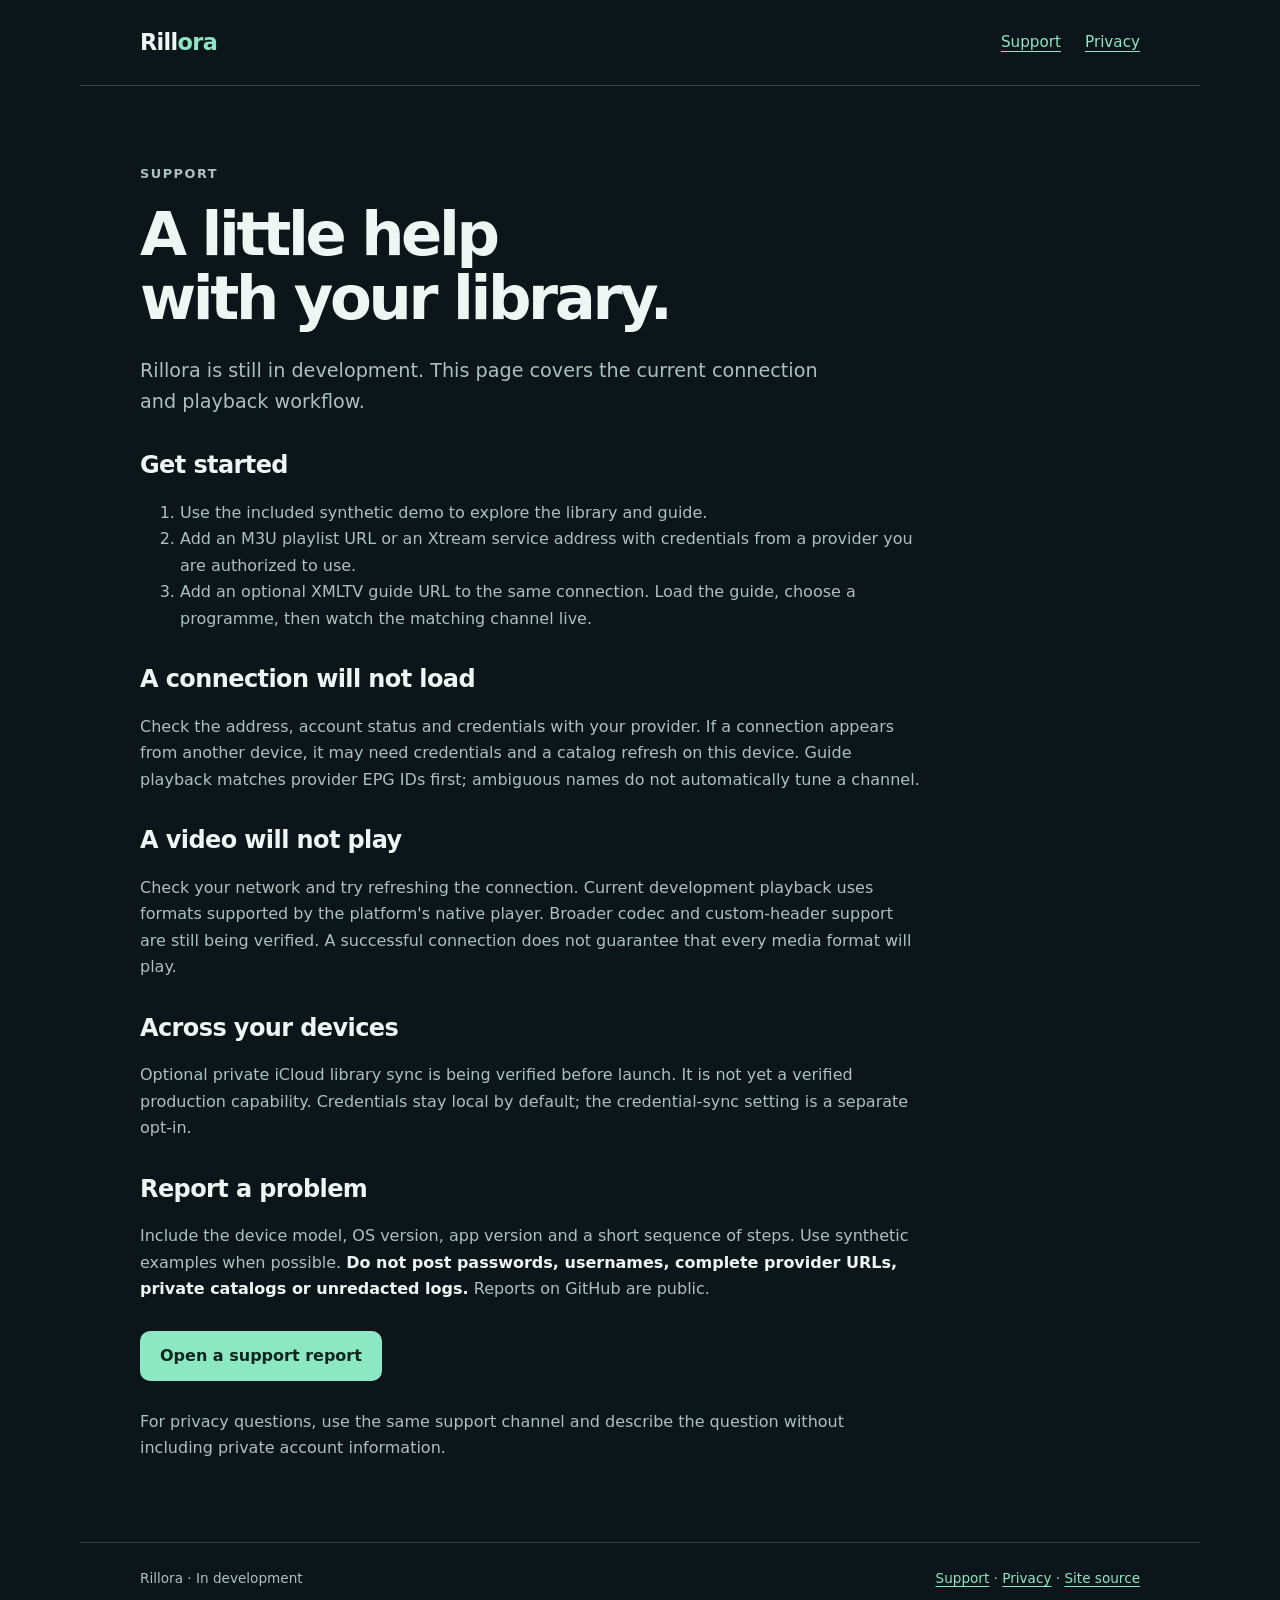
==== support.html @ 87f79ce3 "Add responsive public support and privacy pages" ====
<!doctype html>
<html lang="en">
<head>
<meta charset="utf-8">
<meta name="viewport" content="width=device-width, initial-scale=1">
<meta name="description" content="Rillora development, support and privacy information.">
<title>Rillora support</title>
<link rel="icon" href="favicon.svg">
<link rel="stylesheet" href="styles.css">
</head>
<body>
<a class="skip" href="#main">Skip to content</a>
<header>
<a class="brand" href="index.html">Rill<span>ora</span>
</a>
<nav aria-label="Main navigation">
<a href="support.html">Support</a>
<a href="privacy.html">Privacy</a>
</nav>
</header>
<main id="main">
<article class="article">
<p class="eyebrow">Support</p>
<h1>A little help<br>with your library.</h1>
<p class="lede">Rillora is still in development. This page covers the current connection and playback workflow.</p>
<h2>Get started</h2>
<ol>
<li>Use the included synthetic demo to explore the library and guide.</li>
<li>Add an M3U playlist URL or an Xtream service address with credentials from a provider you are authorized to use.</li>
<li>Add an optional XMLTV guide URL to the same connection. Load the guide, choose a programme, then watch the matching channel live.</li>
</ol>
<h2>A connection will not load</h2>
<p>Check the address, account status and credentials with your provider. If a connection appears from another device, it may need credentials and a catalog refresh on this device. Guide playback matches provider EPG IDs first; ambiguous names do not automatically tune a channel.</p>
<h2>A video will not play</h2>
<p>Check your network and try refreshing the connection. Current development playback uses formats supported by the platform's native player. Broader codec and custom-header support are still being verified. A successful connection does not guarantee that every media format will play.</p>
<h2>Across your devices</h2>
<p>Optional private iCloud library sync is being verified before launch. It is not yet a verified production capability. Credentials stay local by default; the credential-sync setting is a separate opt-in.</p>
<h2>Report a problem</h2>
<p>Include the device model, OS version, app version and a short sequence of steps. Use synthetic examples when possible. <strong>Do not post passwords, usernames, complete provider URLs, private catalogs or unredacted logs.</strong> Reports on GitHub are public.</p>
<a class="button" href="https://github.com/ConDigitalExpert/rillora-site/issues/new?template=bug_report.yml">Open a support report</a>
<p>For privacy questions, use the same support channel and describe the question without including private account information.</p>
</article>
</main>
<footer>
<span>Rillora · In development</span>
<span>
<a href="support.html">Support</a> · <a href="privacy.html">Privacy</a> · <a href="https://github.com/ConDigitalExpert/rillora-site">Site source</a>
</span>
</footer>
</body>
</html>
---- styles.css ----
:root{color-scheme:dark;--bg:#0c1519;--panel:#14232a;--text:#edf6f3;--muted:#abc1bd;--mint:#8ce7c3;--line:#2c444b;font-family:ui-sans-serif,system-ui,-apple-system,BlinkMacSystemFont,sans-serif}*{box-sizing:border-box}body{margin:0;background:var(--bg);color:var(--text);line-height:1.65}a{color:var(--mint);text-underline-offset:.25em}a:hover{text-decoration-thickness:2px}a:focus-visible{outline:3px solid var(--mint);outline-offset:5px;border-radius:3px}.skip{position:absolute;left:16px;top:-70px;background:var(--panel);padding:10px}.skip:focus{top:10px}header,main,footer{max-width:1120px;margin:auto;padding:24px clamp(20px,5vw,60px)}header{display:flex;justify-content:space-between;align-items:center;gap:20px;border-bottom:1px solid var(--line)}.brand{font-size:1.4rem;font-weight:750;letter-spacing:-.03em;text-decoration:none;color:var(--text)}.brand span{color:var(--mint)}nav{display:flex;gap:24px;flex-wrap:wrap}nav a{font-size:.95rem}main{padding-top:64px;padding-bottom:64px;min-height:65vh}.eyebrow{color:var(--mint);letter-spacing:.12em;font-size:.8rem;text-transform:uppercase;font-weight:700}h1{font-size:clamp(2.5rem,7vw,5rem);line-height:1.06;letter-spacing:-.055em;max-width:850px;margin:18px 0 24px}h2{font-size:1.5rem;line-height:1.25;letter-spacing:-.025em;margin-top:2rem}.lede{font-size:1.2rem;max-width:680px;color:var(--muted)}.tag{display:inline-block;color:var(--mint);border:1px solid var(--line);padding:5px 14px;border-radius:99px;font-size:.85rem}.cards{display:grid;grid-template-columns:repeat(3,1fr);gap:18px;margin:44px 0}.card{background:var(--panel);padding:26px;border:1px solid var(--line);border-radius:18px}.card h2{margin:0 0 12px}.card p{color:var(--muted);margin:0}.button{display:inline-block;background:var(--mint);color:#0c2520;font-weight:700;text-decoration:none;border-radius:10px;padding:12px 20px;margin:12px 12px 12px 0}.article{max-width:780px}.article h1{font-size:clamp(2.4rem,6vw,3.8rem)}.article p,.article li{color:var(--muted)}.article strong{color:var(--text)}.note{border-left:3px solid var(--mint);padding:12px 20px;background:var(--panel);margin-top:30px}.note p{margin:0}footer{border-top:1px solid var(--line);color:var(--muted);font-size:.85rem;display:flex;justify-content:space-between;gap:24px;flex-wrap:wrap}@media(max-width:700px){header{align-items:flex-start}.cards{grid-template-columns:1fr}nav{gap:12px}main{padding-top:38px}h1{max-width:600px}}
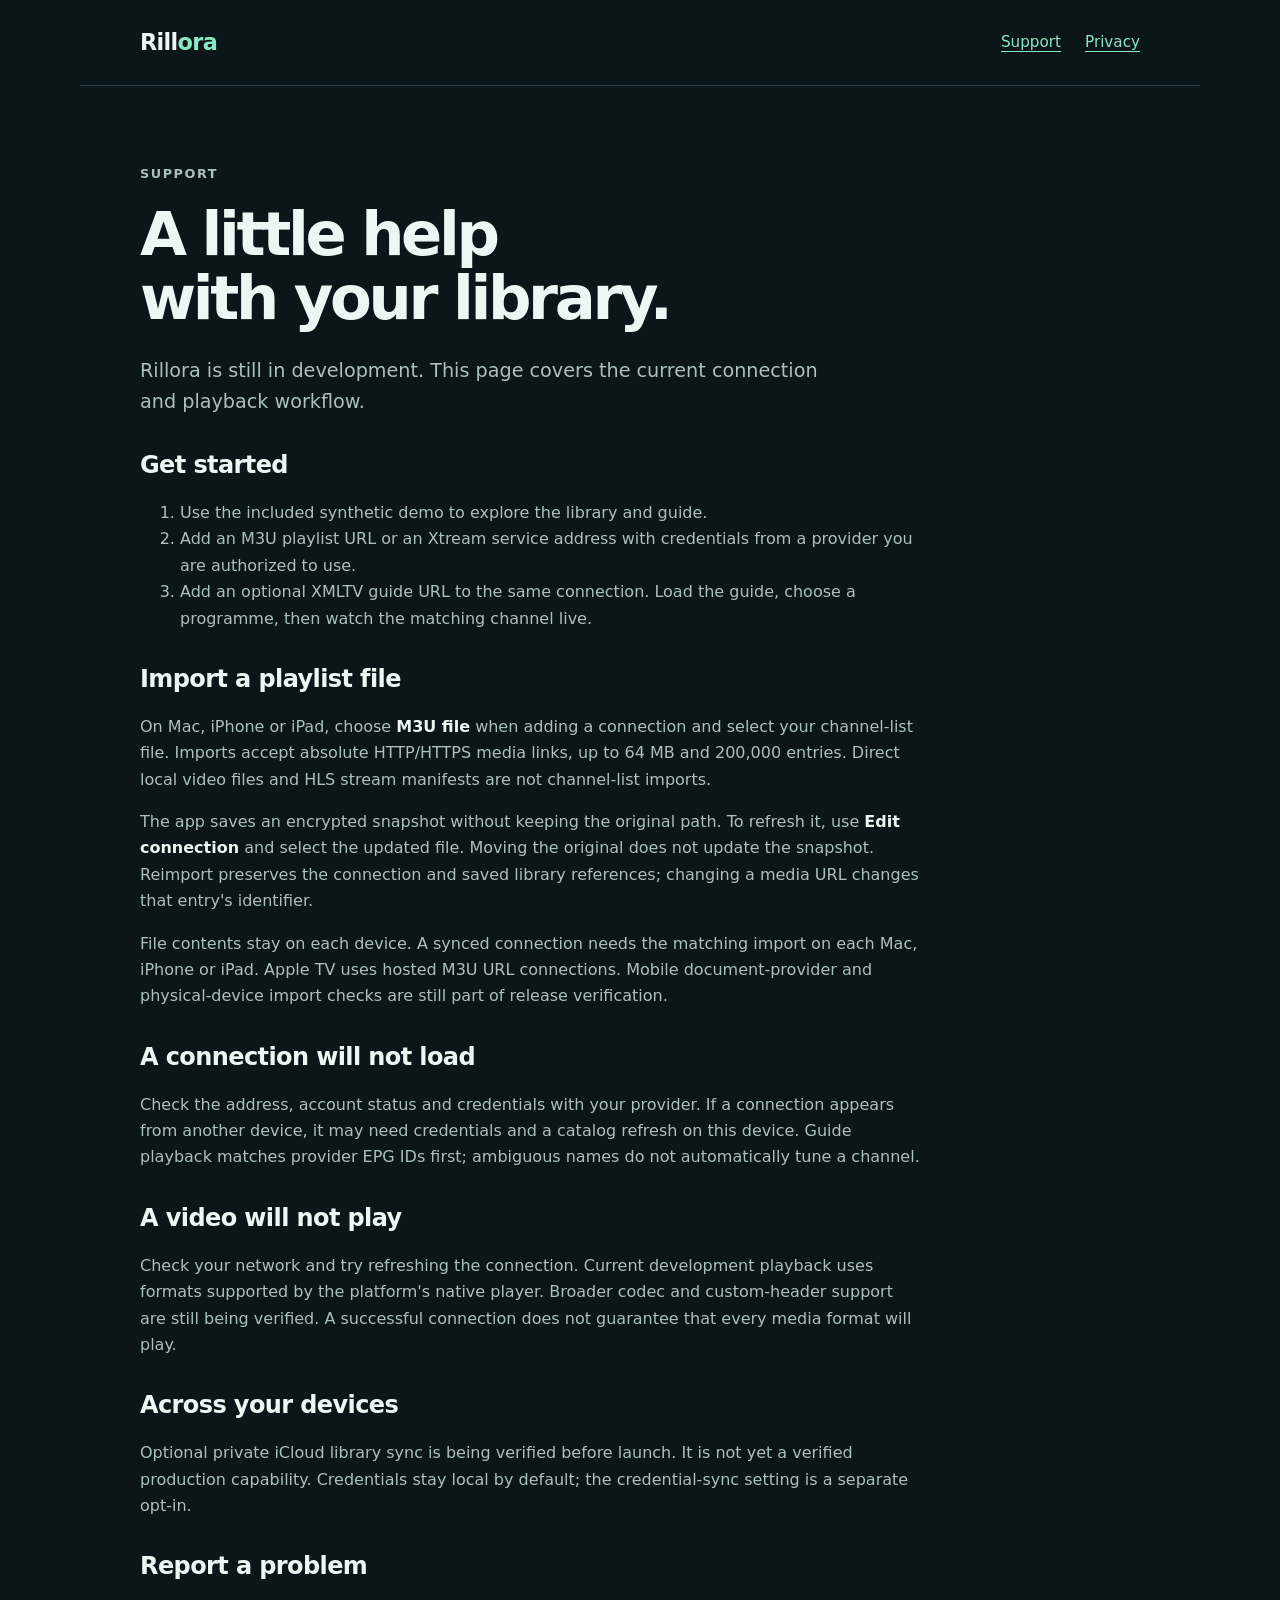
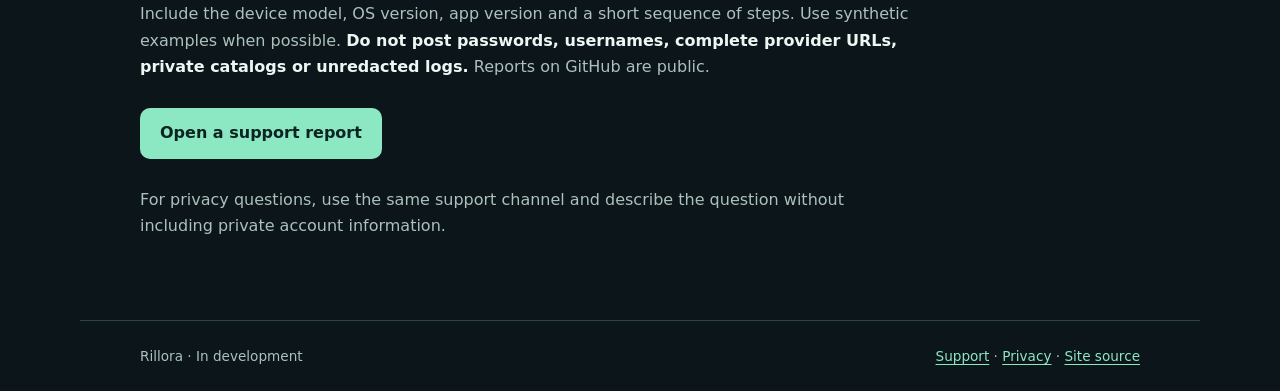
==== commit 62835893: "Describe local playlist imports and encrypted file privacy" ====
--- a/support.html
+++ b/support.html
@@ -29,6 +29,10 @@
 <li>Add an M3U playlist URL or an Xtream service address with credentials from a provider you are authorized to use.</li>
 <li>Add an optional XMLTV guide URL to the same connection. Load the guide, choose a programme, then watch the matching channel live.</li>
 </ol>
+<h2>Import a playlist file</h2>
+<p>On Mac, iPhone or iPad, choose <strong>M3U file</strong> when adding a connection and select your channel-list file. Imports accept absolute HTTP/HTTPS media links, up to 64 MB and 200,000 entries. Direct local video files and HLS stream manifests are not channel-list imports.</p>
+<p>The app saves an encrypted snapshot without keeping the original path. To refresh it, use <strong>Edit connection</strong> and select the updated file. Moving the original does not update the snapshot. Reimport preserves the connection and saved library references; changing a media URL changes that entry's identifier.</p>
+<p>File contents stay on each device. A synced connection needs the matching import on each Mac, iPhone or iPad. Apple TV uses hosted M3U URL connections. Mobile document-provider and physical-device import checks are still part of release verification.</p>
 <h2>A connection will not load</h2>
 <p>Check the address, account status and credentials with your provider. If a connection appears from another device, it may need credentials and a catalog refresh on this device. Guide playback matches provider EPG IDs first; ambiguous names do not automatically tune a channel.</p>
 <h2>A video will not play</h2>
